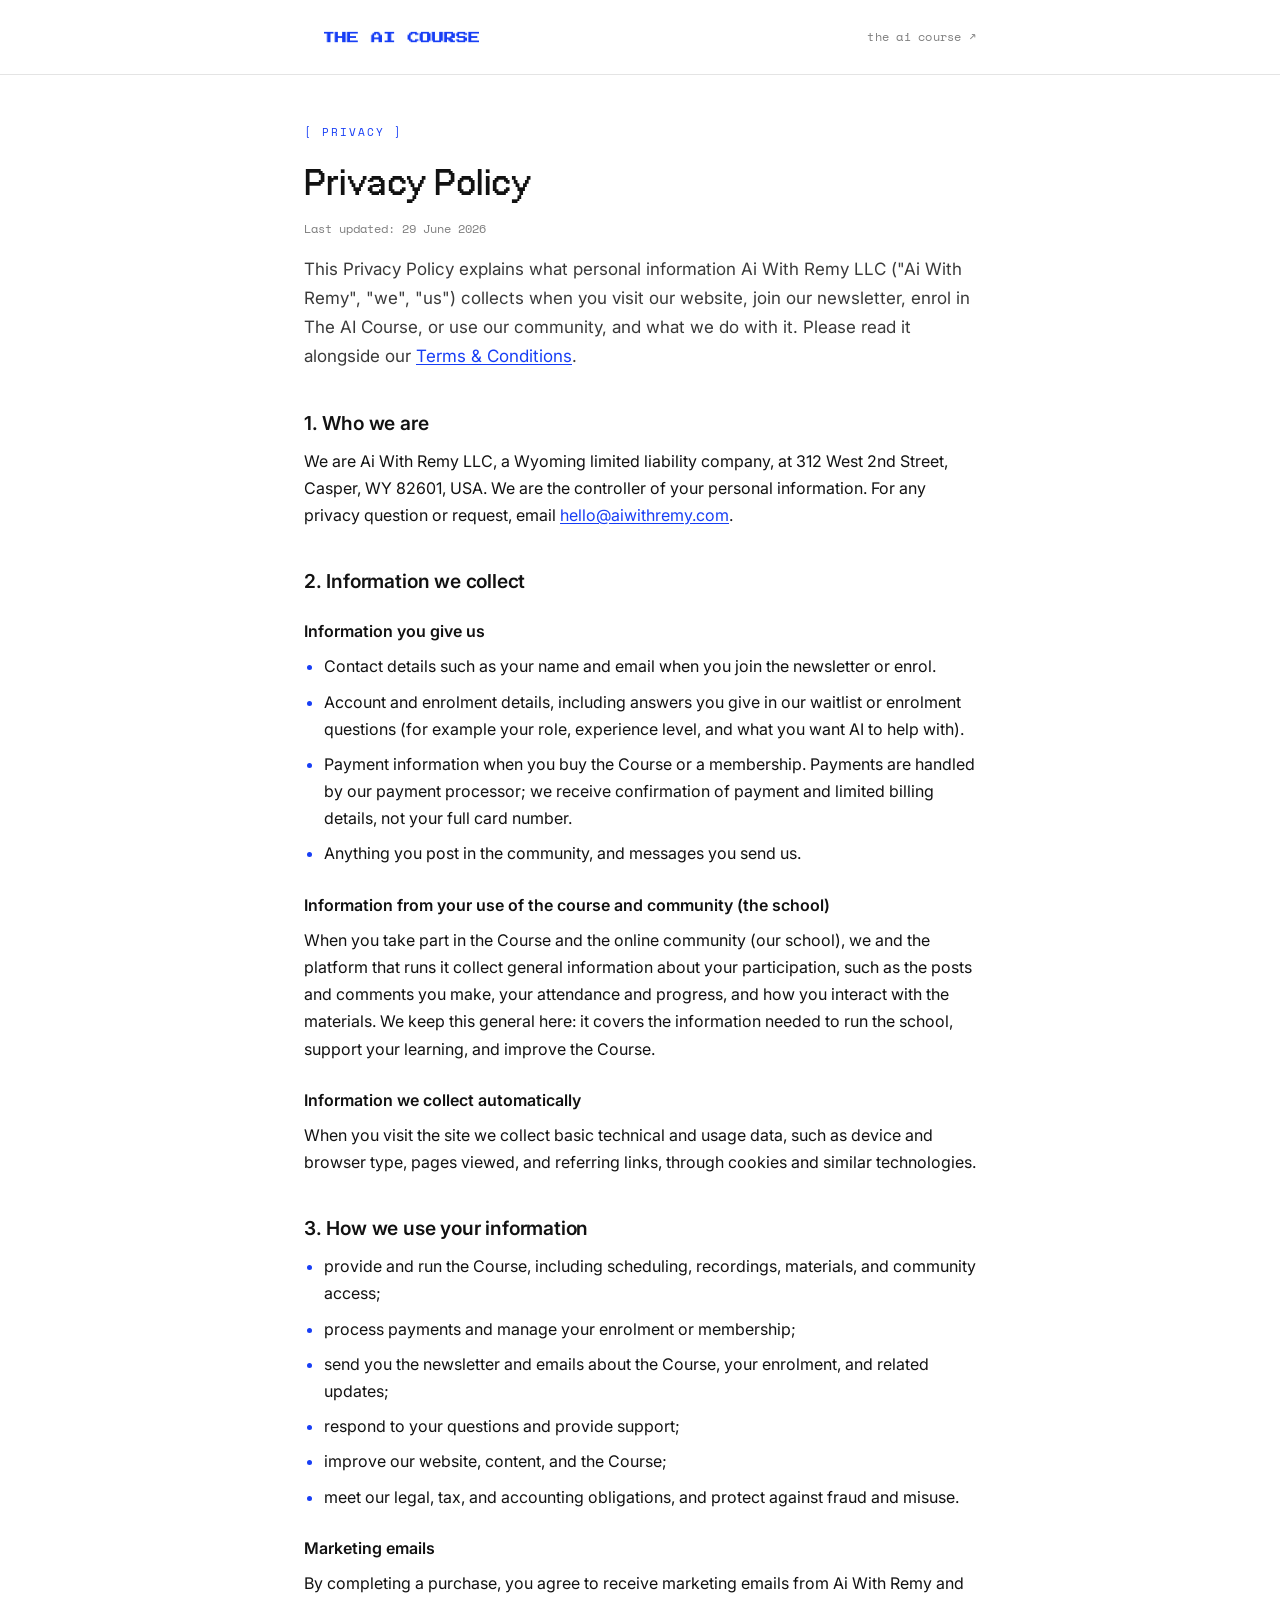
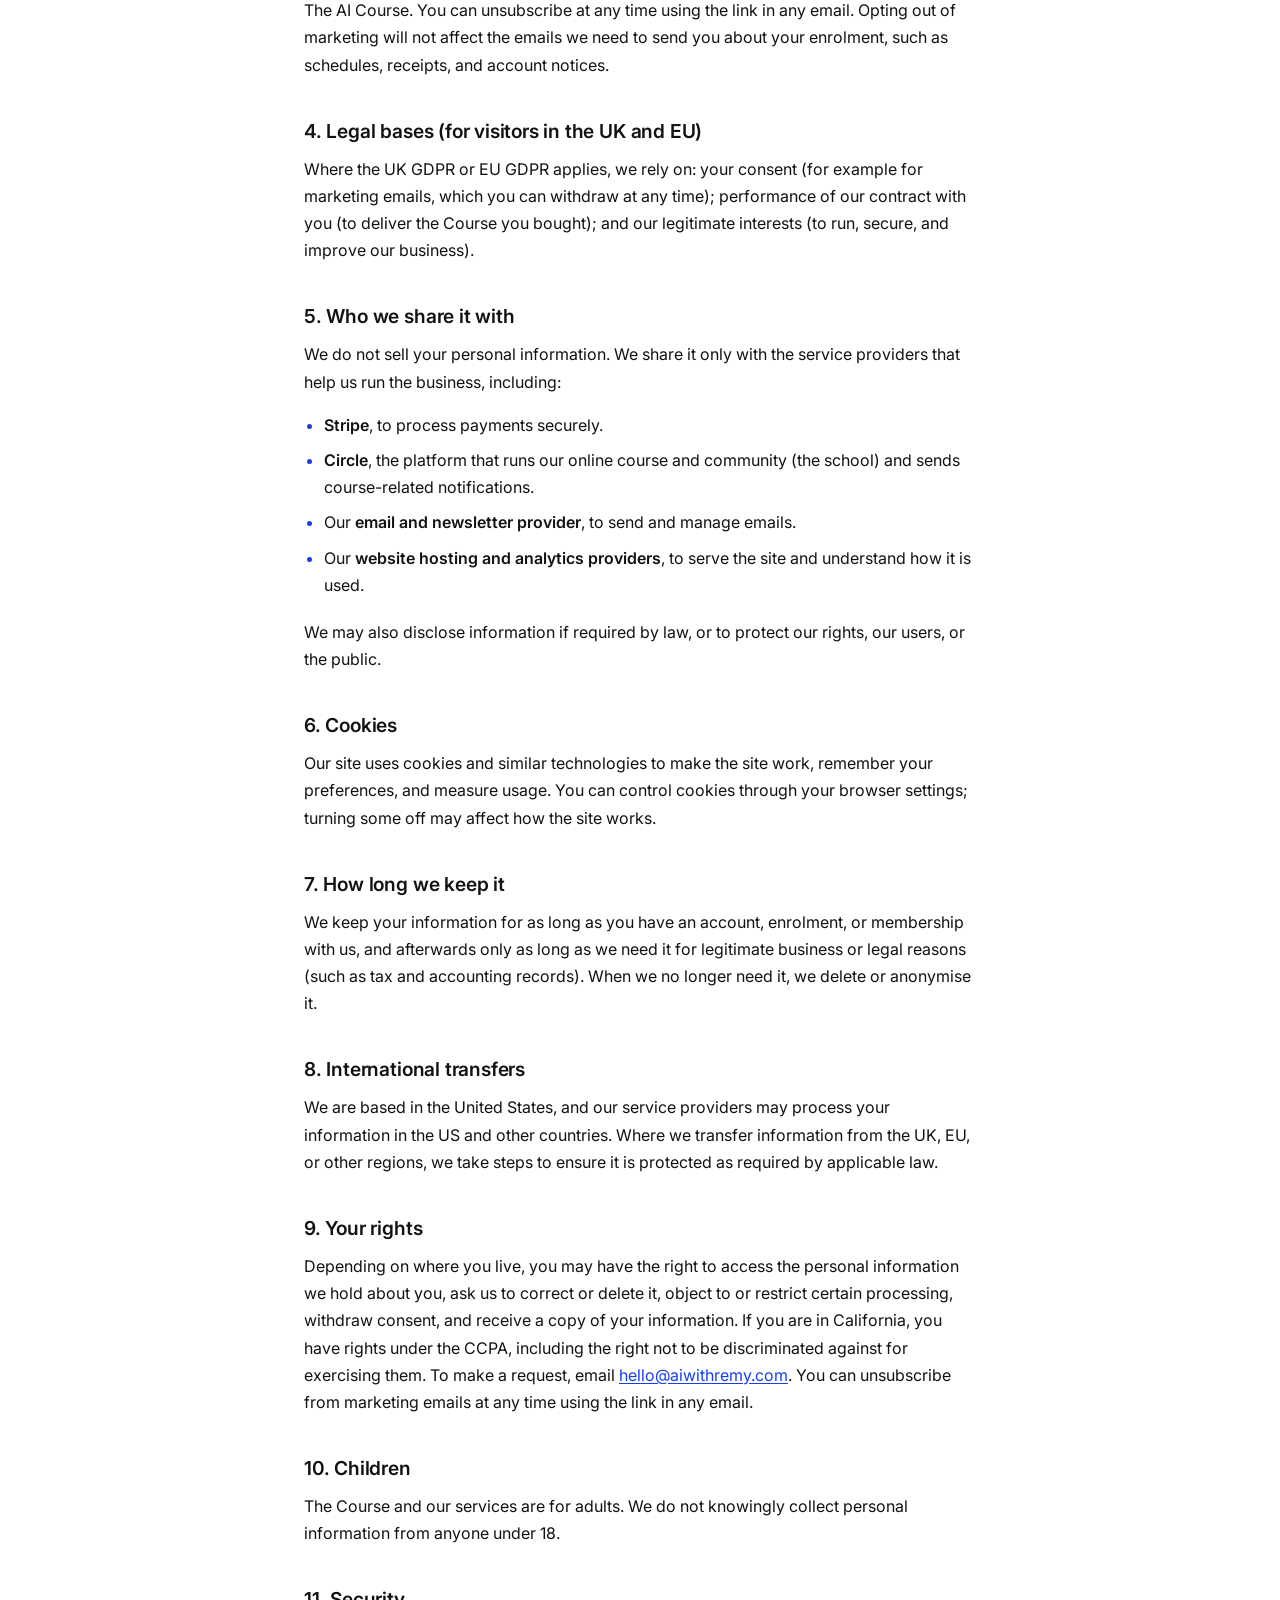
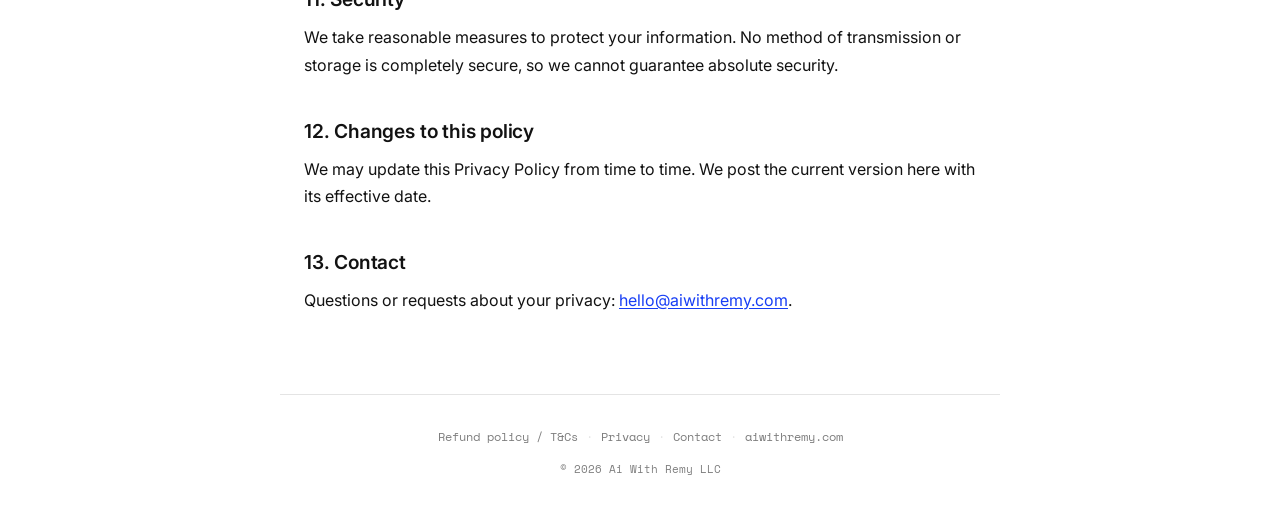
==== privacy.html @ 6cd8f3c0 "Add Terms/Refund + Privacy pages, wire footer links - terms.html (/terms): T&Cs + two-route refund p" ====
<!DOCTYPE html>
<html lang="en">
<head>
  <meta charset="UTF-8">
  <meta name="viewport" content="width=device-width, initial-scale=1.0">
  <meta name="description" content="Privacy Policy for The AI Course by Ai With Remy - what we collect and how we use it.">
  <meta property="og:title" content="Privacy Policy - The AI Course">
  <meta property="og:description" content="What personal information Ai With Remy collects and how we use it.">
  <meta property="og:type" content="website">
  <title>Privacy Policy - The AI Course</title>
  <link rel="icon" href="assets/gif/course-favicon.gif">
  <link rel="preconnect" href="https://fonts.googleapis.com">
  <link rel="preconnect" href="https://fonts.gstatic.com" crossorigin>
  <link href="https://fonts.googleapis.com/css2?family=Inter:wght@400;500;600;700&family=Space+Mono:wght@400;700&display=swap" rel="stylesheet">
  <link rel="stylesheet" href="legal.css">
</head>
<body>

  <header class="lg-head">
    <a class="lg-head__brand" href="/" aria-label="The AI Course home">
      <img src="assets/gif/the-ai-course-logo.gif" alt="The AI Course">
    </a>
    <a class="lg-head__back" href="/">the ai course &#8599;</a>
  </header>
  <hr class="lg-rule">

  <main class="lg-main">
    <p class="lg-kicker">[ privacy ]</p>
    <h1 class="lg-title">Privacy Policy</h1>
    <p class="lg-updated">Last updated: 29 June 2026</p>

    <p class="lg-intro">This Privacy Policy explains what personal information Ai With Remy LLC ("Ai With Remy", "we", "us") collects when you visit our website, join our newsletter, enrol in The AI Course, or use our community, and what we do with it. Please read it alongside our <a href="/terms">Terms &amp; Conditions</a>.</p>

    <h2>1. Who we are</h2>
    <p>We are Ai With Remy LLC, a Wyoming limited liability company, at 312 West 2nd Street, Casper, WY 82601, USA. We are the controller of your personal information. For any privacy question or request, email <a href="mailto:hello@aiwithremy.com">hello@aiwithremy.com</a>.</p>

    <h2>2. Information we collect</h2>
    <h3>Information you give us</h3>
    <ul>
      <li>Contact details such as your name and email when you join the newsletter or enrol.</li>
      <li>Account and enrolment details, including answers you give in our waitlist or enrolment questions (for example your role, experience level, and what you want AI to help with).</li>
      <li>Payment information when you buy the Course or a membership. Payments are handled by our payment processor; we receive confirmation of payment and limited billing details, not your full card number.</li>
      <li>Anything you post in the community, and messages you send us.</li>
    </ul>
    <h3>Information from your use of the course and community (the school)</h3>
    <p>When you take part in the Course and the online community (our school), we and the platform that runs it collect general information about your participation, such as the posts and comments you make, your attendance and progress, and how you interact with the materials. We keep this general here: it covers the information needed to run the school, support your learning, and improve the Course.</p>
    <h3>Information we collect automatically</h3>
    <p>When you visit the site we collect basic technical and usage data, such as device and browser type, pages viewed, and referring links, through cookies and similar technologies.</p>

    <h2>3. How we use your information</h2>
    <ul>
      <li>provide and run the Course, including scheduling, recordings, materials, and community access;</li>
      <li>process payments and manage your enrolment or membership;</li>
      <li>send you the newsletter and emails about the Course, your enrolment, and related updates;</li>
      <li>respond to your questions and provide support;</li>
      <li>improve our website, content, and the Course;</li>
      <li>meet our legal, tax, and accounting obligations, and protect against fraud and misuse.</li>
    </ul>
    <h3>Marketing emails</h3>
    <p>By completing a purchase, you agree to receive marketing emails from Ai With Remy and The AI Course. You can unsubscribe at any time using the link in any email. Opting out of marketing will not affect the emails we need to send you about your enrolment, such as schedules, receipts, and account notices.</p>

    <h2>4. Legal bases (for visitors in the UK and EU)</h2>
    <p>Where the UK GDPR or EU GDPR applies, we rely on: your consent (for example for marketing emails, which you can withdraw at any time); performance of our contract with you (to deliver the Course you bought); and our legitimate interests (to run, secure, and improve our business).</p>

    <h2>5. Who we share it with</h2>
    <p>We do not sell your personal information. We share it only with the service providers that help us run the business, including:</p>
    <ul>
      <li><strong>Stripe</strong>, to process payments securely.</li>
      <li><strong>Circle</strong>, the platform that runs our online course and community (the school) and sends course-related notifications.</li>
      <li>Our <strong>email and newsletter provider</strong>, to send and manage emails.</li>
      <li>Our <strong>website hosting and analytics providers</strong>, to serve the site and understand how it is used.</li>
    </ul>
    <p>We may also disclose information if required by law, or to protect our rights, our users, or the public.</p>

    <h2>6. Cookies</h2>
    <p>Our site uses cookies and similar technologies to make the site work, remember your preferences, and measure usage. You can control cookies through your browser settings; turning some off may affect how the site works.</p>

    <h2>7. How long we keep it</h2>
    <p>We keep your information for as long as you have an account, enrolment, or membership with us, and afterwards only as long as we need it for legitimate business or legal reasons (such as tax and accounting records). When we no longer need it, we delete or anonymise it.</p>

    <h2>8. International transfers</h2>
    <p>We are based in the United States, and our service providers may process your information in the US and other countries. Where we transfer information from the UK, EU, or other regions, we take steps to ensure it is protected as required by applicable law.</p>

    <h2>9. Your rights</h2>
    <p>Depending on where you live, you may have the right to access the personal information we hold about you, ask us to correct or delete it, object to or restrict certain processing, withdraw consent, and receive a copy of your information. If you are in California, you have rights under the CCPA, including the right not to be discriminated against for exercising them. To make a request, email <a href="mailto:hello@aiwithremy.com">hello@aiwithremy.com</a>. You can unsubscribe from marketing emails at any time using the link in any email.</p>

    <h2>10. Children</h2>
    <p>The Course and our services are for adults. We do not knowingly collect personal information from anyone under 18.</p>

    <h2>11. Security</h2>
    <p>We take reasonable measures to protect your information. No method of transmission or storage is completely secure, so we cannot guarantee absolute security.</p>

    <h2>12. Changes to this policy</h2>
    <p>We may update this Privacy Policy from time to time. We post the current version here with its effective date.</p>

    <h2>13. Contact</h2>
    <p>Questions or requests about your privacy: <a href="mailto:hello@aiwithremy.com">hello@aiwithremy.com</a>.</p>
  </main>

  <footer class="lg-foot">
    <p class="lg-foot__links">
      <a href="/terms">Refund policy / T&amp;Cs</a><span>&middot;</span><a href="/privacy">Privacy</a><span>&middot;</span><a href="mailto:hello@aiwithremy.com">Contact</a><span>&middot;</span><a href="https://aiwithremy.com">aiwithremy.com</a>
    </p>
    <p class="lg-foot__copy">&copy; 2026 Ai With Remy LLC</p>
  </footer>

</body>
</html>
---- legal.css ----
/* Legal pages (Terms + Privacy) for The AI Course / AI With Remy.
   Self-contained and dependency-light: loads brand fonts + tokens, no site JS,
   nothing hidden by default. Restrained on purpose - these pages are for reading. */

@font-face {
  font-family: 'PP Neue Bit';
  src: url('assets/fonts/ppneuebit-bold.woff2') format('woff2'),
       url('assets/fonts/ppneuebit-bold.otf') format('opentype');
  font-weight: 700;
  font-style: normal;
  font-display: swap;
}

:root {
  --ink: #121212;
  --ink-soft: #3a3a3a;
  --muted: #7E7E7E;
  --line: rgba(33, 33, 33, 0.12);
  --accent: #173EF5;
  --bg: #FFFFFF;
  --maxw: 720px;
}

* { box-sizing: border-box; }
html { -webkit-text-size-adjust: 100%; scroll-behavior: smooth; }

body {
  margin: 0;
  background: var(--bg);
  color: var(--ink);
  font-family: 'Inter', -apple-system, BlinkMacSystemFont, 'Segoe UI', sans-serif;
  font-size: 1rem;
  line-height: 1.7;
  -webkit-font-smoothing: antialiased;
  text-rendering: optimizeLegibility;
}

/* Header */
.lg-head {
  display: flex;
  align-items: center;
  justify-content: space-between;
  gap: 1rem;
  max-width: var(--maxw);
  margin: 0 auto;
  padding: 1.5rem;
}
.lg-head__brand { display: inline-flex; align-items: center; }
.lg-head__brand img { height: 26px; width: auto; display: block; }
.lg-head__back {
  font-family: 'Space Mono', monospace;
  font-size: 0.75rem;
  letter-spacing: 0.02em;
  color: var(--muted);
  text-decoration: none;
  white-space: nowrap;
}
.lg-head__back:hover { color: var(--accent); }

.lg-rule { border: 0; border-top: 1px solid var(--line); margin: 0; }

/* Content */
.lg-main {
  max-width: var(--maxw);
  margin: 0 auto;
  padding: 3rem 1.5rem 4rem;
}
.lg-kicker {
  font-family: 'Space Mono', monospace;
  font-size: 0.6875rem;
  text-transform: uppercase;
  letter-spacing: 0.18em;
  color: var(--accent);
  margin: 0 0 0.75rem;
}
.lg-title {
  font-family: 'PP Neue Bit', 'Space Mono', monospace;
  font-weight: 700;
  font-size: clamp(2.25rem, 6vw, 3.25rem);
  line-height: 1.02;
  letter-spacing: 0.01em;
  margin: 0 0 0.5rem;
}
.lg-updated {
  font-family: 'Space Mono', monospace;
  font-size: 0.75rem;
  color: var(--muted);
  margin: 0 0 2.5rem;
}
.lg-intro {
  font-size: 1.0625rem;
  color: var(--ink-soft);
  margin: 0 0 2.5rem;
}

.lg-main h2 {
  font-family: 'Inter', sans-serif;
  font-weight: 600;
  font-size: 1.2rem;
  line-height: 1.3;
  letter-spacing: -0.01em;
  margin: 2.5rem 0 0.75rem;
}
.lg-main h3 {
  font-family: 'Inter', sans-serif;
  font-weight: 600;
  font-size: 1rem;
  margin: 1.5rem 0 0.5rem;
}
.lg-main p { margin: 0 0 1rem; }
.lg-main a {
  color: var(--accent);
  text-decoration: underline;
  text-underline-offset: 2px;
}
.lg-main ul { margin: 0 0 1.25rem; padding-left: 1.25rem; }
.lg-main li { margin: 0 0 0.5rem; }
.lg-main li::marker { color: var(--accent); }
.lg-main strong { font-weight: 600; }

/* Refund guarantee callout */
.lg-callout {
  border: 1px solid var(--line);
  border-left: 3px solid var(--accent);
  border-radius: 4px;
  background: #FBFBFE;
  padding: 1.25rem 1.5rem;
  margin: 1.5rem 0 2rem;
}
.lg-callout p:last-child { margin-bottom: 0; }
.lg-callout ul { margin-bottom: 1rem; }

/* Footer */
.lg-foot {
  border-top: 1px solid var(--line);
  max-width: var(--maxw);
  margin: 0 auto;
  padding: 2rem 1.5rem 3rem;
  text-align: center;
}
.lg-foot__links {
  font-family: 'Space Mono', monospace;
  font-size: 0.75rem;
  color: var(--muted);
  margin: 0;
}
.lg-foot__links a { color: var(--muted); text-decoration: none; }
.lg-foot__links a:hover { color: var(--accent); }
.lg-foot__links span { margin: 0 0.5rem; color: var(--line); }
.lg-foot__copy {
  font-family: 'Space Mono', monospace;
  font-size: 0.6875rem;
  color: var(--muted);
  margin: 0.75rem 0 0;
}

@media (max-width: 520px) {
  .lg-main { padding-top: 2rem; }
  .lg-title { font-size: 2rem; }
}
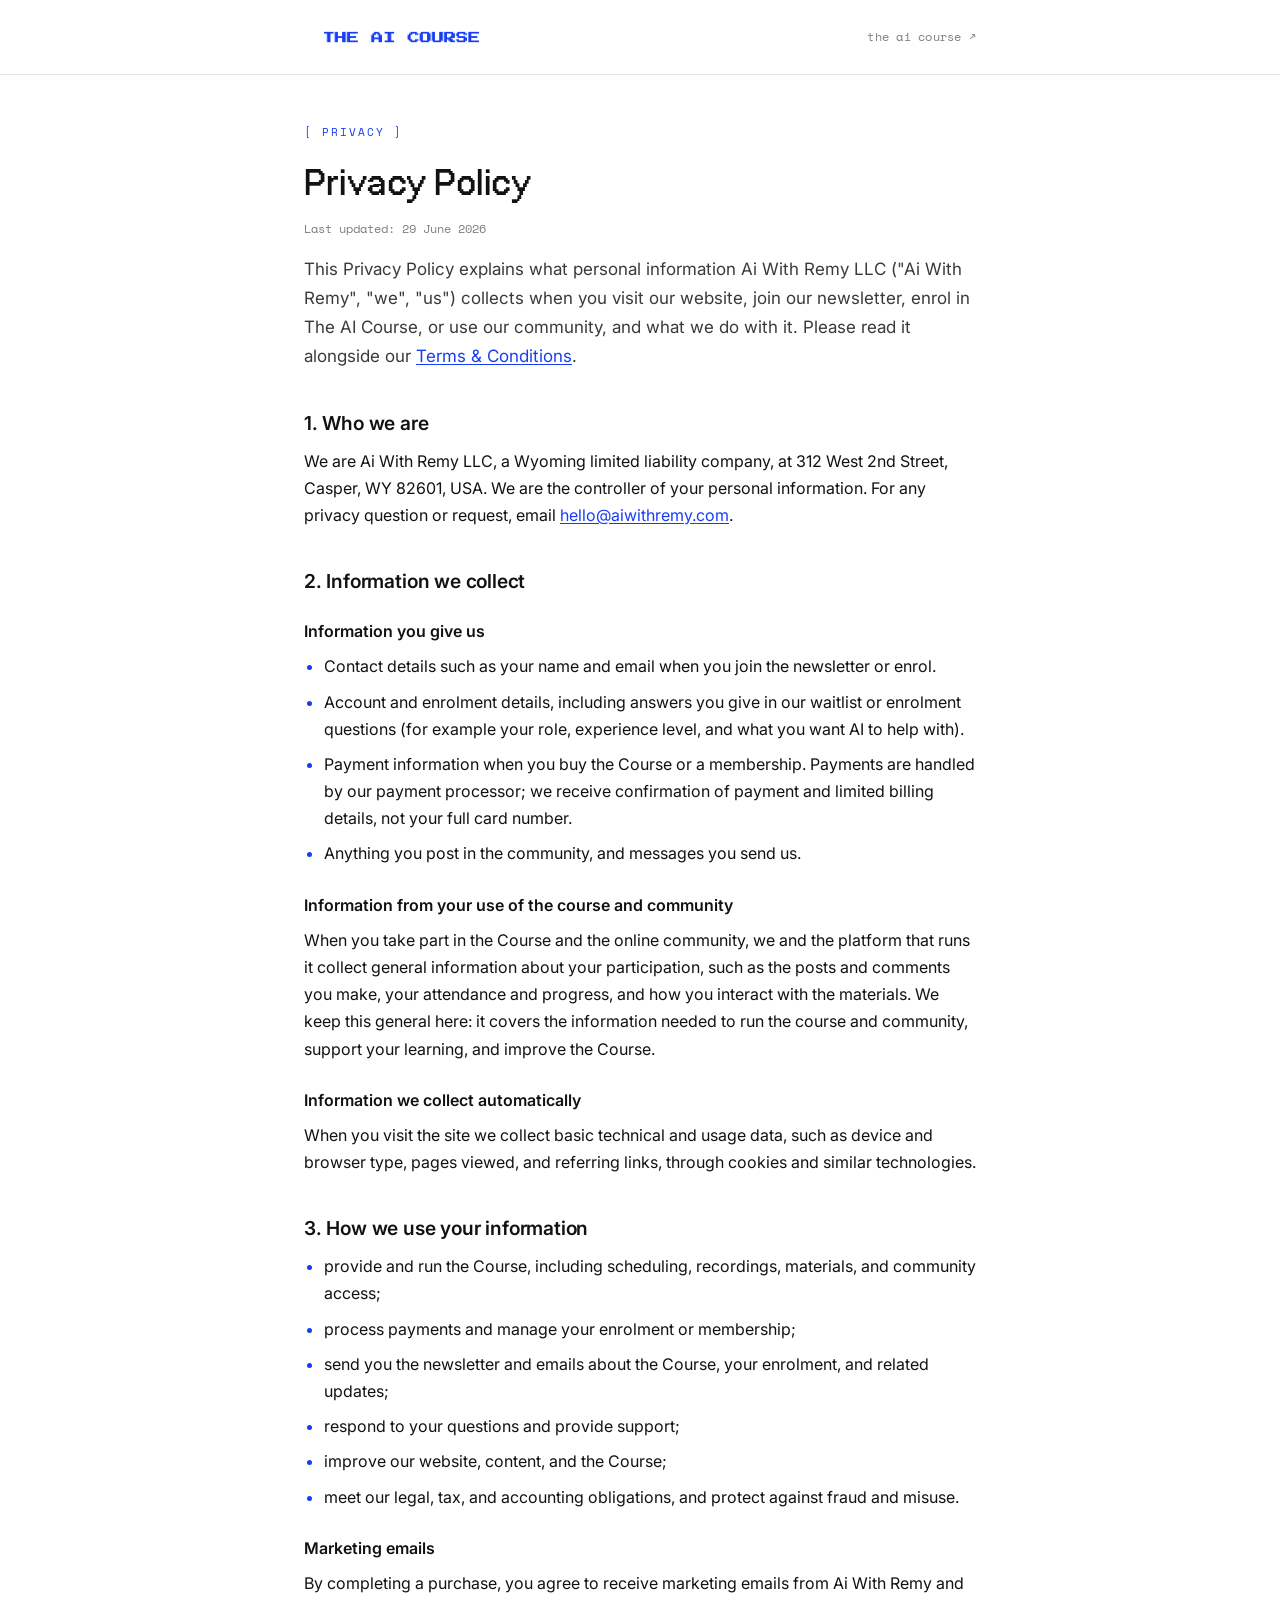
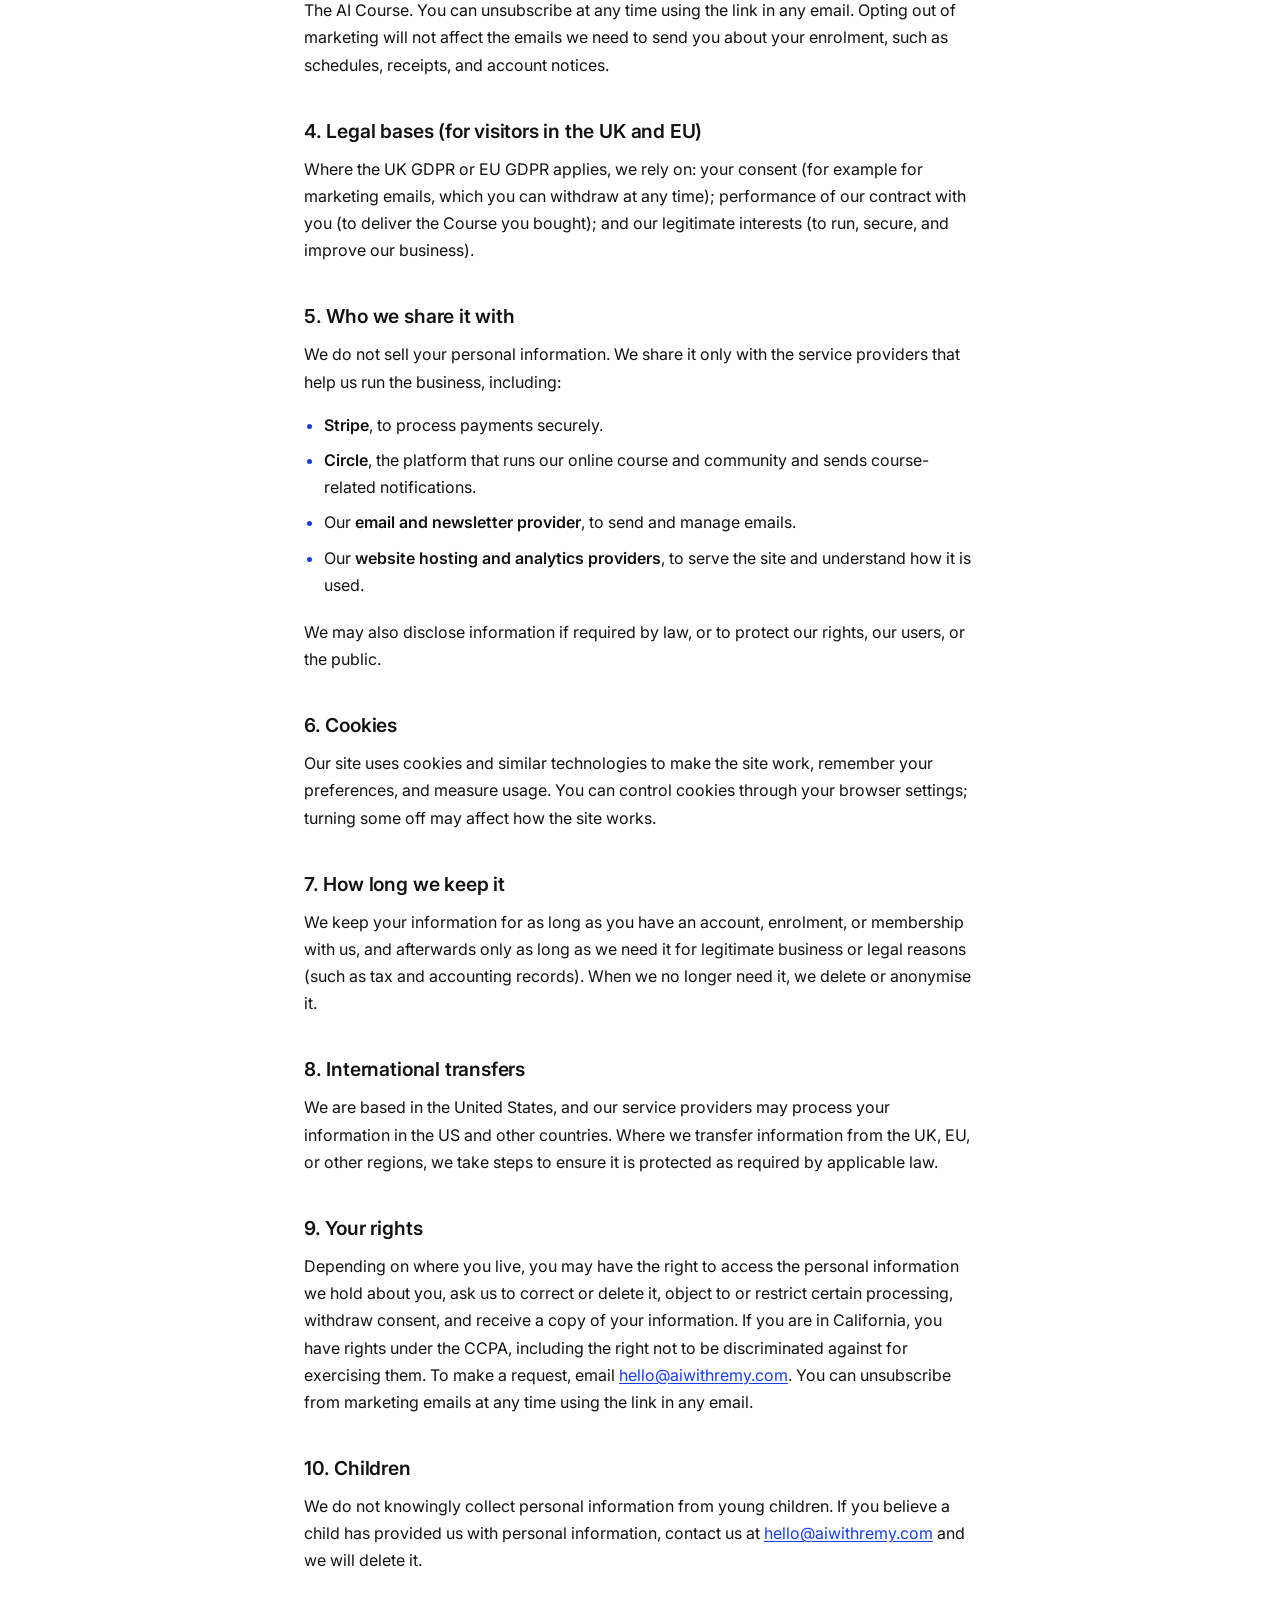
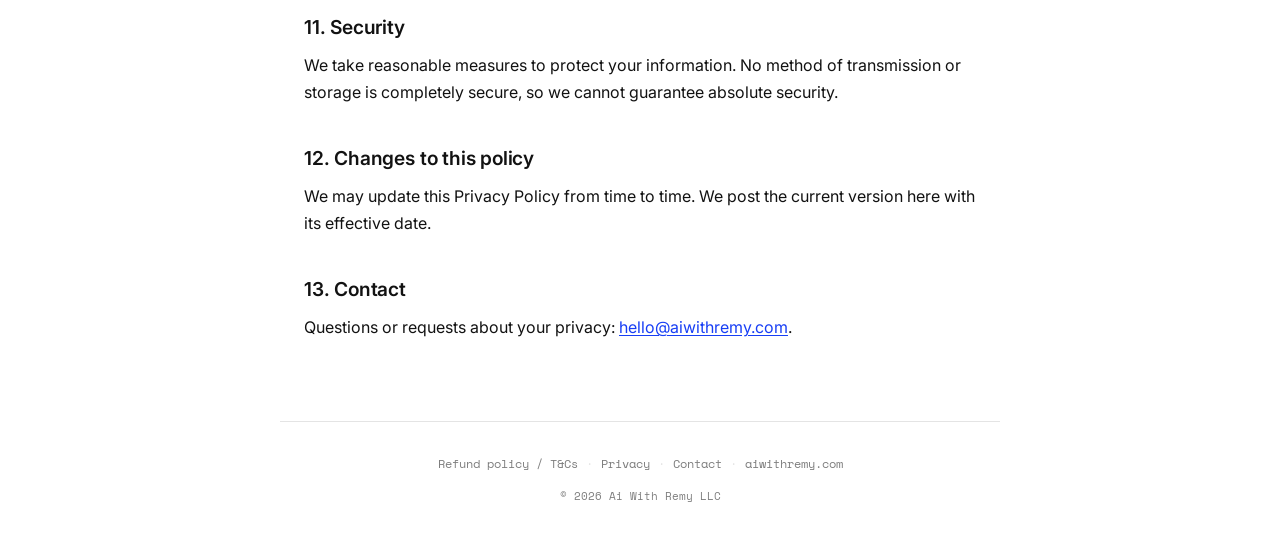
==== commit 4945e9a0: "Remove enrolment age minimum; drop 'school' wording from privacy Co-Authored-By: Claude Opus 4.8 (1M" ====
--- a/privacy.html
+++ b/privacy.html
@@ -42,8 +42,8 @@
       <li>Payment information when you buy the Course or a membership. Payments are handled by our payment processor; we receive confirmation of payment and limited billing details, not your full card number.</li>
       <li>Anything you post in the community, and messages you send us.</li>
     </ul>
-    <h3>Information from your use of the course and community (the school)</h3>
-    <p>When you take part in the Course and the online community (our school), we and the platform that runs it collect general information about your participation, such as the posts and comments you make, your attendance and progress, and how you interact with the materials. We keep this general here: it covers the information needed to run the school, support your learning, and improve the Course.</p>
+    <h3>Information from your use of the course and community</h3>
+    <p>When you take part in the Course and the online community, we and the platform that runs it collect general information about your participation, such as the posts and comments you make, your attendance and progress, and how you interact with the materials. We keep this general here: it covers the information needed to run the course and community, support your learning, and improve the Course.</p>
     <h3>Information we collect automatically</h3>
     <p>When you visit the site we collect basic technical and usage data, such as device and browser type, pages viewed, and referring links, through cookies and similar technologies.</p>
 
@@ -66,7 +66,7 @@
     <p>We do not sell your personal information. We share it only with the service providers that help us run the business, including:</p>
     <ul>
       <li><strong>Stripe</strong>, to process payments securely.</li>
-      <li><strong>Circle</strong>, the platform that runs our online course and community (the school) and sends course-related notifications.</li>
+      <li><strong>Circle</strong>, the platform that runs our online course and community and sends course-related notifications.</li>
       <li>Our <strong>email and newsletter provider</strong>, to send and manage emails.</li>
       <li>Our <strong>website hosting and analytics providers</strong>, to serve the site and understand how it is used.</li>
     </ul>
@@ -85,7 +85,7 @@
     <p>Depending on where you live, you may have the right to access the personal information we hold about you, ask us to correct or delete it, object to or restrict certain processing, withdraw consent, and receive a copy of your information. If you are in California, you have rights under the CCPA, including the right not to be discriminated against for exercising them. To make a request, email <a href="mailto:hello@aiwithremy.com">hello@aiwithremy.com</a>. You can unsubscribe from marketing emails at any time using the link in any email.</p>
 
     <h2>10. Children</h2>
-    <p>The Course and our services are for adults. We do not knowingly collect personal information from anyone under 18.</p>
+    <p>We do not knowingly collect personal information from young children. If you believe a child has provided us with personal information, contact us at <a href="mailto:hello@aiwithremy.com">hello@aiwithremy.com</a> and we will delete it.</p>
 
     <h2>11. Security</h2>
     <p>We take reasonable measures to protect your information. No method of transmission or storage is completely secure, so we cannot guarantee absolute security.</p>
